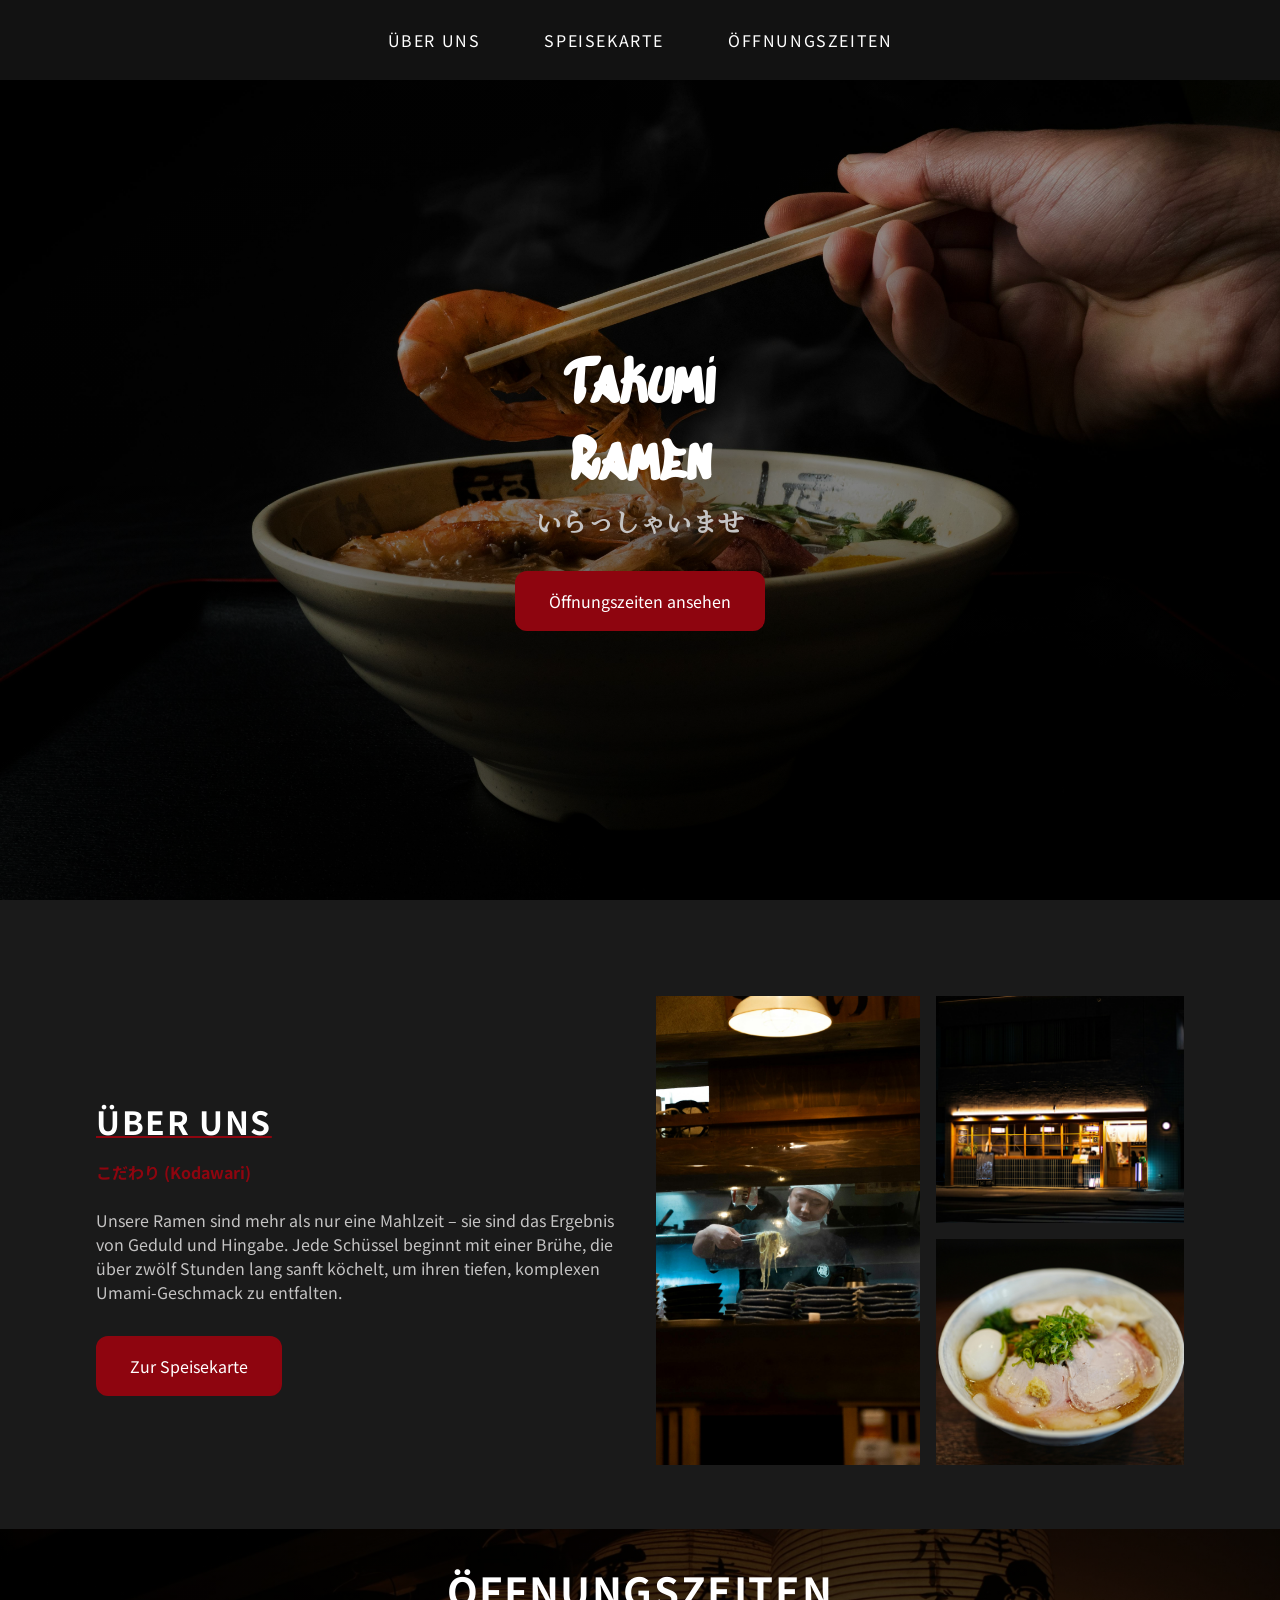
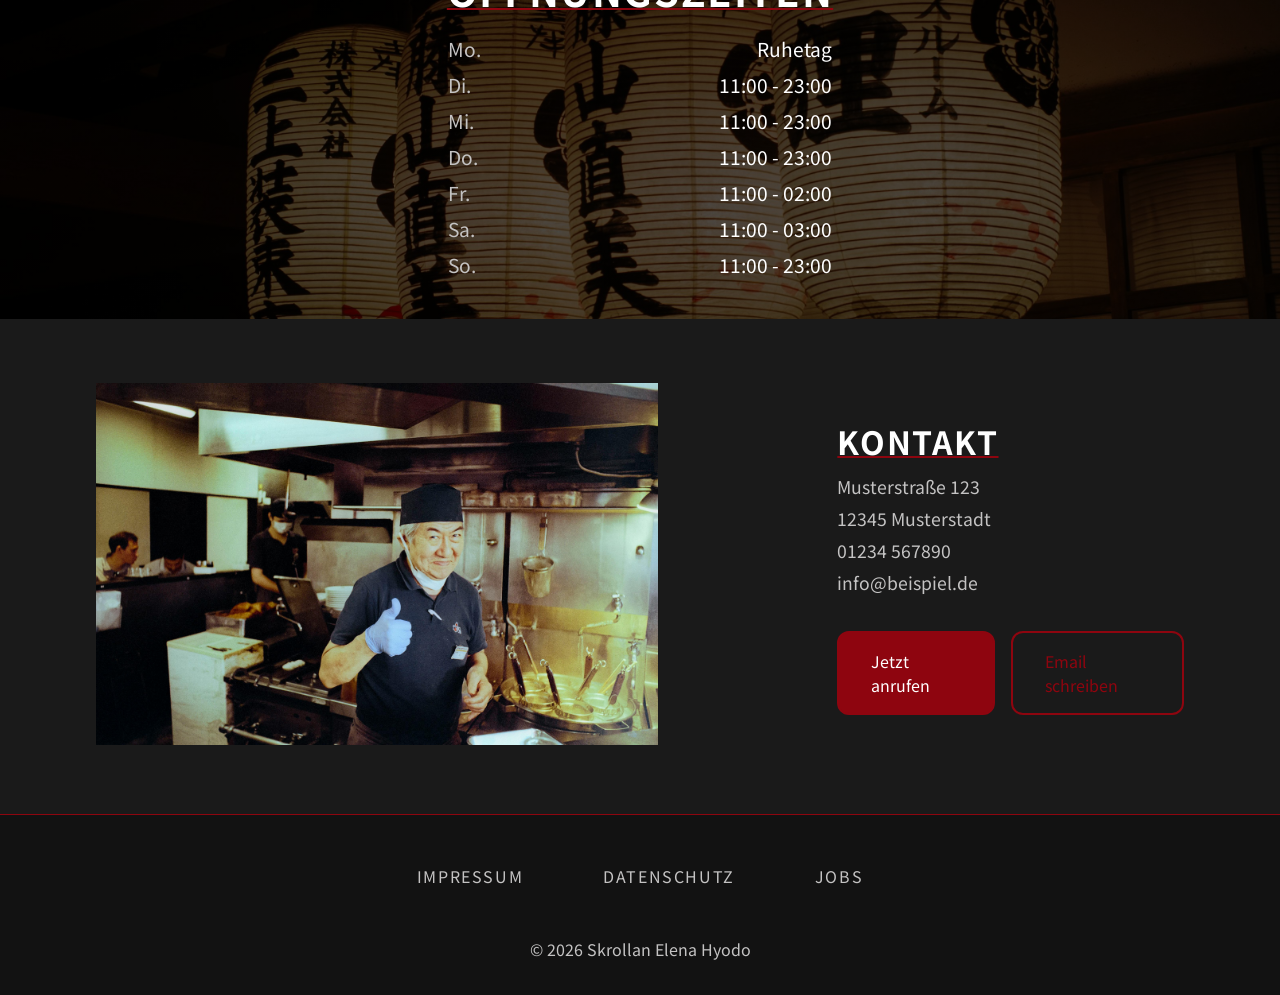
==== index.html @ e37b6087 "changed p and a tag aboutsection" ====
<!doctype html>
<html lang="de">
  <head>
    <meta charset="UTF-8" />
    <meta name="viewport" content="width=device-width, initial-scale=1.0" />
    <title>Takumi</title>
    <link rel="stylesheet" href="style.css" />
  </head>
  <body>
    <!-- ---- Navbar ---- -->
    <nav class="navbar">
      <ul class="navList">
        <li>
          <a href="#">Über uns</a>
        </li>
        <li>
          <a href="#">Speise<wbr />karte</a>
        </li>
        <li>
          <a href="#">Öffnungs<wbr />zeiten</a>
        </li>
      </ul>
    </nav>

    <!-- ---- Hero Section ---- -->
    <section class="heroSection">
      <h1 class="title">
        Takumi <br />
        Ramen
      </h1>
      <p class="subtitle">いらっしゃいませ</p>
      <a class="heroAction button" href="#"><p>Öffnungszeiten ansehen</p></a>
    </section>

    <!-- ---- About Section ---- -->
    <section id="about" class="aboutSection container">
      <div class="aboutContent">
        <h2 class="heading underline">Über uns</h2>
        <!-- <p class="aboutText">
          Lorem ipsum dolor, sit amet consectetur adipisicing elit. Praesentium
          numquam est expedita, architecto eligendi neque inventore
          necessitatibus nobis quam nostrum tempora incidunt cumque repudiandae
          consectetur.<br /><br />Distinctio excepturi adipisci aliquid
          doloribus quasi dicta laboriosam temporibus? Provident ducimus vel
          magnam facere, dignissimos quod velit necessitatibus ipsum. Ad fugit
          architecto, reprehenderit rerum molestias eum ipsa quia esse itaque
          minus voluptatem, neque pariatur voluptatum!
        </p> -->
        <p class="aboutText">
          <span style="color: var(--primary-color); font-weight: bold"
            >こだわり (Kodawari)</span
          ><br /><br />
          Unsere Ramen sind mehr als nur eine Mahlzeit – sie sind das Ergebnis
          von Geduld und Hingabe. Jede Schüssel beginnt mit einer Brühe, die
          über zwölf Stunden lang sanft köchelt, um ihren tiefen, komplexen
          Umami-Geschmack zu entfalten.
        </p>
        <p><a class="aboutAction button" href="#">Zur Speisekarte</a></p>
      </div>

      <div class="aboutImages">
        <img
          src="assets/preview (3).jpg"
          alt="Laden außen Ansicht"
          class="aboutImage aboutImageLarge"
        />
        <div class="aboutImagesSmall">
          <img
            src="assets/preview (1).jpg"
            alt="Laden außen Ansicht"
            class="aboutImage"
          />
          <img
            src="assets/preview (2).jpg"
            alt="Ramen in Schüssel"
            class="aboutImage"
          />
        </div>
      </div>
    </section>

    <!-- ---- opening hours ---- -->
    <section id="open" class="backgroundContainer">
      <h2 class="openHeader underline">Öffnungszeiten</h2>
      <div class="hours">
        <p class="weekdays">Mo.<span class="times">Ruhetag</span></p>
        <p class="weekdays">Di.<span class="times">11:00 - 23:00</span></p>
        <p class="weekdays">Mi.<span class="times">11:00 - 23:00</span></p>
        <p class="weekdays">Do.<span class="times">11:00 - 23:00</span></p>
        <p class="weekdays">Fr.<span class="times">11:00 - 02:00</span></p>
        <p class="weekdays">Sa.<span class="times">11:00 - 03:00</span></p>
        <p class="weekdays">So.<span class="times">11:00 - 23:00</span></p>
      </div>
    </section>

    <section class="contactSection container">
      <div class="contactImage">
        <img
          src="assets/use.jpg"
          alt="Ein Sympathischer Mitarbeiter des Restaurants"
          class="contactImage"
        />
      </div>
      <div class="contactInfo">
        <h2 class="contactHeader underline">Kontakt</h2>
        <p class="contactText">
          Musterstraße 123 <br />
          12345 Musterstadt <br />
          01234 567890 <br />
          info@beispiel.de
        </p>
        <div class="actionButtons">
          <a class="contactAction button" href="tel:01234567890"
            ><p>Jetzt anrufen</p></a
          >
          <a class="contactinvertedAction button" href="mailto:info@beispiel.de"
            ><p>Email schreiben</p></a
          >
        </div>
      </div>
    </section>
    <footer class="footer">
      <div class="footerLinks">
        <a href="#" class="footerlink">Impressum</a>
        <a href="#" class="footerlink">Datenschutz</a>
        <a href="#" class="footerlink">Jobs</a>
      </div>
      <div class="copyright">
        <p class="copyrightText">
          &copy; 2026
          <a href="https://github.com/Schokett" class="copyrightLink"
            >Skrollan Elena Hyodo</a
          >
        </p>
      </div>
    </footer>
  </body>
</html>
---- style.css ----
@import url("https://fonts.googleapis.com/css2?family=Noto+Sans+JP:wght@100..900&display=swap");
@import url("https://fonts.googleapis.com/css2?family=Hina+Mincho&family=Noto+Sans+JP:wght@100..900&display=swap");
@import url("https://fonts.googleapis.com/css2?family=Sedgwick+Ave+Display&display=swap");
* {
  margin: 0;
  padding: 0;
}
:root {
  --primary-color: #8e050f;
  --secondary-color: #303030;
  --gray-color: #c4c3c3;
  --white-color: #fff;
  --font-family: "Noto Sans JP", sans-serif;
  scroll-behavior: smooth;
}
body {
  font-family: var(--font-family);
  background-color: #1a1a1a;
  color: var(--gray-color);
}
/* ---- Navbar ---- */
.navbar ul {
  list-style-type: none;
  display: flex;
  flex-direction: row;
  justify-content: center;
  gap: 1rem;
  align-items: center;
  background-color: #121212;
  text-transform: uppercase;
  letter-spacing: 0.1rem;
  font-size: 0.8rem;
  text-align: center;
  height: 5rem;

  li a {
    transition: color 0.3s ease-in-out;
  }
  li a:hover {
    color: var(--primary-color);
  }
}
.navList a {
  text-decoration: none;
  color: var(--white-color);
}
/* ---- Hero Section ---- */
.heroSection {
  background-image:
    linear-gradient(0deg, rgba(0, 0, 0, 0.7), rgba(0, 0, 0, 0.3)),
    url("assets/ramen.jpg");
  background-size: cover;
  background-position: center;
  background-repeat: no-repeat;
  position: relative;
  display: flex;
  width: 100%;
  height: calc(100vh - 5rem);
  flex-wrap: wrap;
  flex-direction: column;
  align-items: center;
  text-align: center;
  justify-content: center;
  font-family: "Sedgwick Ave Display", cursive;
  color: var(--white-color);
  font-size: clamp(1.5rem, 3vw, 4rem);
  font-weight: bold;
  .title {
    line-height: clamp(3rem, 6vw, 8rem);
  }
  .subtitle {
    font-family: "Hina Mincho", serif;
    font-size: clamp(1rem, 2vw, 3rem);
    color: var(--gray-color);
  }
}
.heroAction {
  margin-top: 2rem;
  justify-content: center;
  align-items: center;
}
a.button {
  display: flex;
  text-decoration: none;
  color: var(--white-color);
  font-weight: normal;
  background-color: var(--primary-color);
  border: solid 2px var(--primary-color);
  padding: 1rem 2rem;
  font-size: clamp(1rem, 1vw, 2rem);
  border-radius: 12px;
  font-family: var(--font-family);
  transition: all 0.2s ease-out;
  width: fit-content;
}
.button:hover {
  background-color: transparent;
  color: var(--primary-color);
}
/* ---- About Section ----*/
.underline {
  text-decoration: underline var(--primary-color) 0.1rem;
  letter-spacing: 0.1rem;
  text-transform: uppercase;
  color: var(--white-color);
}
.aboutSection {
  display: grid;
  gap: 2rem;
  .heading {
    margin: 2rem 0 1rem 0;
    font-size: clamp(2rem, 2.5vw, 3rem);
  }
  .aboutText {
    font-size: 0.9rem;
    color: var(--gray-color);
  }
  .aboutAction {
    margin-top: 2rem;
    justify-content: left;
  }
}
.aboutImages {
  width: 100%;
  display: flex;
  gap: 0.5rem;
}
.aboutImage {
  width: 100%;
  height: 100%;
  object-fit: cover;
}
.aboutImagesSmall {
  display: flex;
  flex-direction: column;
  gap: 0.5rem;
  object-fit: cover;
}
.aboutImageLarge {
  min-width: 50%;
}
.container {
  max-width: 85%;
  margin: 0 auto;
}
/* ---- opening hours ----*/
.backgroundContainer {
  background-image:
    linear-gradient(0deg, rgba(0, 0, 0, 0.7), rgba(0, 0, 0, 0.7)),
    url("assets/open.jpg");
  background-size: cover;
  background-position: center;
  background-repeat: no-repeat;
  margin-top: 4rem;
  text-align: center;
  padding-bottom: 2rem;
}
.openHeader {
  padding-top: 2rem;
  font-size: 1em;
}
.weekdays {
  color: var(--gray-color);
  width: 10rem;
  display: flex;
  justify-content: space-between;
}
.hours {
  color: var(--white-color);
  display: flex;
  flex-direction: column;
  align-items: center;
  justify-content: center;
  width: 100%;
  margin-top: 1rem;
}
.times {
  color: var(--white-color);
}
/* ---- contact ----*/
.contactImage {
  width: 90%;
  height: auto;
  object-fit: cover;
  align-self: center;
}
.contactSection {
  display: grid;
  gap: 3rem;
  padding: 4rem 0;
}
.contactInfo {
  text-align: left;
  align-self: center;
}
.actionButtons {
  display: flex;
  flex-direction: column;
  gap: 1rem;
}
.contactText {
  padding-bottom: 2rem;
  line-height: 2rem;
  font-size: 1.1rem;
  color: var(--gray-color);
}
a.button.contactinvertedAction {
  background-color: transparent;
  color: var(--primary-color);
}
a.button.contactinvertedAction:hover {
  background-color: var(--primary-color);
  color: var(--white-color);
}
.contactHeader {
  padding-bottom: 0.4rem;
  font-size: clamp(2rem, 2.5vw, 3rem);
}

/* ---- Footer ----*/
.footer {
  background-color: #121212;
  text-align: center;
  display: grid;
  gap: 2rem;
  min-height: 20vh;
  border-top: 0.1rem solid var(--primary-color);
}
.footerLinks {
  margin-top: 2rem;
  display: grid;
  gap: 1rem;
  align-self: center;
  .footerlink {
    text-decoration: none;
    color: #c4c3c3;
    text-transform: uppercase;
    letter-spacing: 0.1rem;
    position: relative;
  }
  .footerlink::after {
    content: "";
    position: absolute;
    width: 0;
    height: 1px;
    bottom: 0;
    left: 0;
    background-color: var(--primary-color);
    transition: width 0.3s ease-in-out;
  }
  .footerlink:hover::after {
    width: 100%;
  }
}

/* ---- Responsive Designs ----*/
@media only screen and (min-width: 600px) {
  .navbar ul {
    gap: 2rem;
    font-size: 1rem;
  }
  .aboutSection {
    .aboutText {
      font-size: 1rem;
    }
  }
  .openHeader {
    font-size: 1.5em;
  }
  .weekdays {
    width: 15rem;
  }
  .aboutSection {
    grid-template-columns: 1fr 1fr;
    margin-top: 6rem;
    align-items: center;
  }
  .contactSection {
    grid-template-columns: 2fr 1fr;
  }
  .footerLinks {
    grid-auto-flow: column;
    grid-auto-columns: min-content;
    justify-content: center;
    gap: 3rem;

    a.footerlink {
      font-size: 1rem;
    }
  }
  .copyright {
    a.copyrightLink {
      text-decoration: none;
      color: var(--gray-color);
    }
  }
}
@media only screen and (min-width: 1000px) {
  .navbar ul {
    gap: 4rem;
  }
  .aboutSection {
    grid-template-columns: 1fr 1fr;
    margin-top: 6rem;
    align-items: center;
  }
  .aboutImages,
  .aboutImagesSmall {
    gap: 1rem;
  }
  .weekdays {
    width: 24rem;
    font-size: 1.2rem;
    margin-bottom: 0.5rem;
  }
  .openHeader {
    font-size: 2.5em;
  }
  .contactSection {
    grid-template-columns: 2fr 1fr;
  }
  .actionButtons {
    flex-direction: row;
    gap: 1rem;
  }
  .footerLinks {
    font-size: 1.2rem;
    gap: 5rem;
  }
}
@media only screen and (min-width: 1400px) {
  .container {
    max-width: 1200px;
  }
}
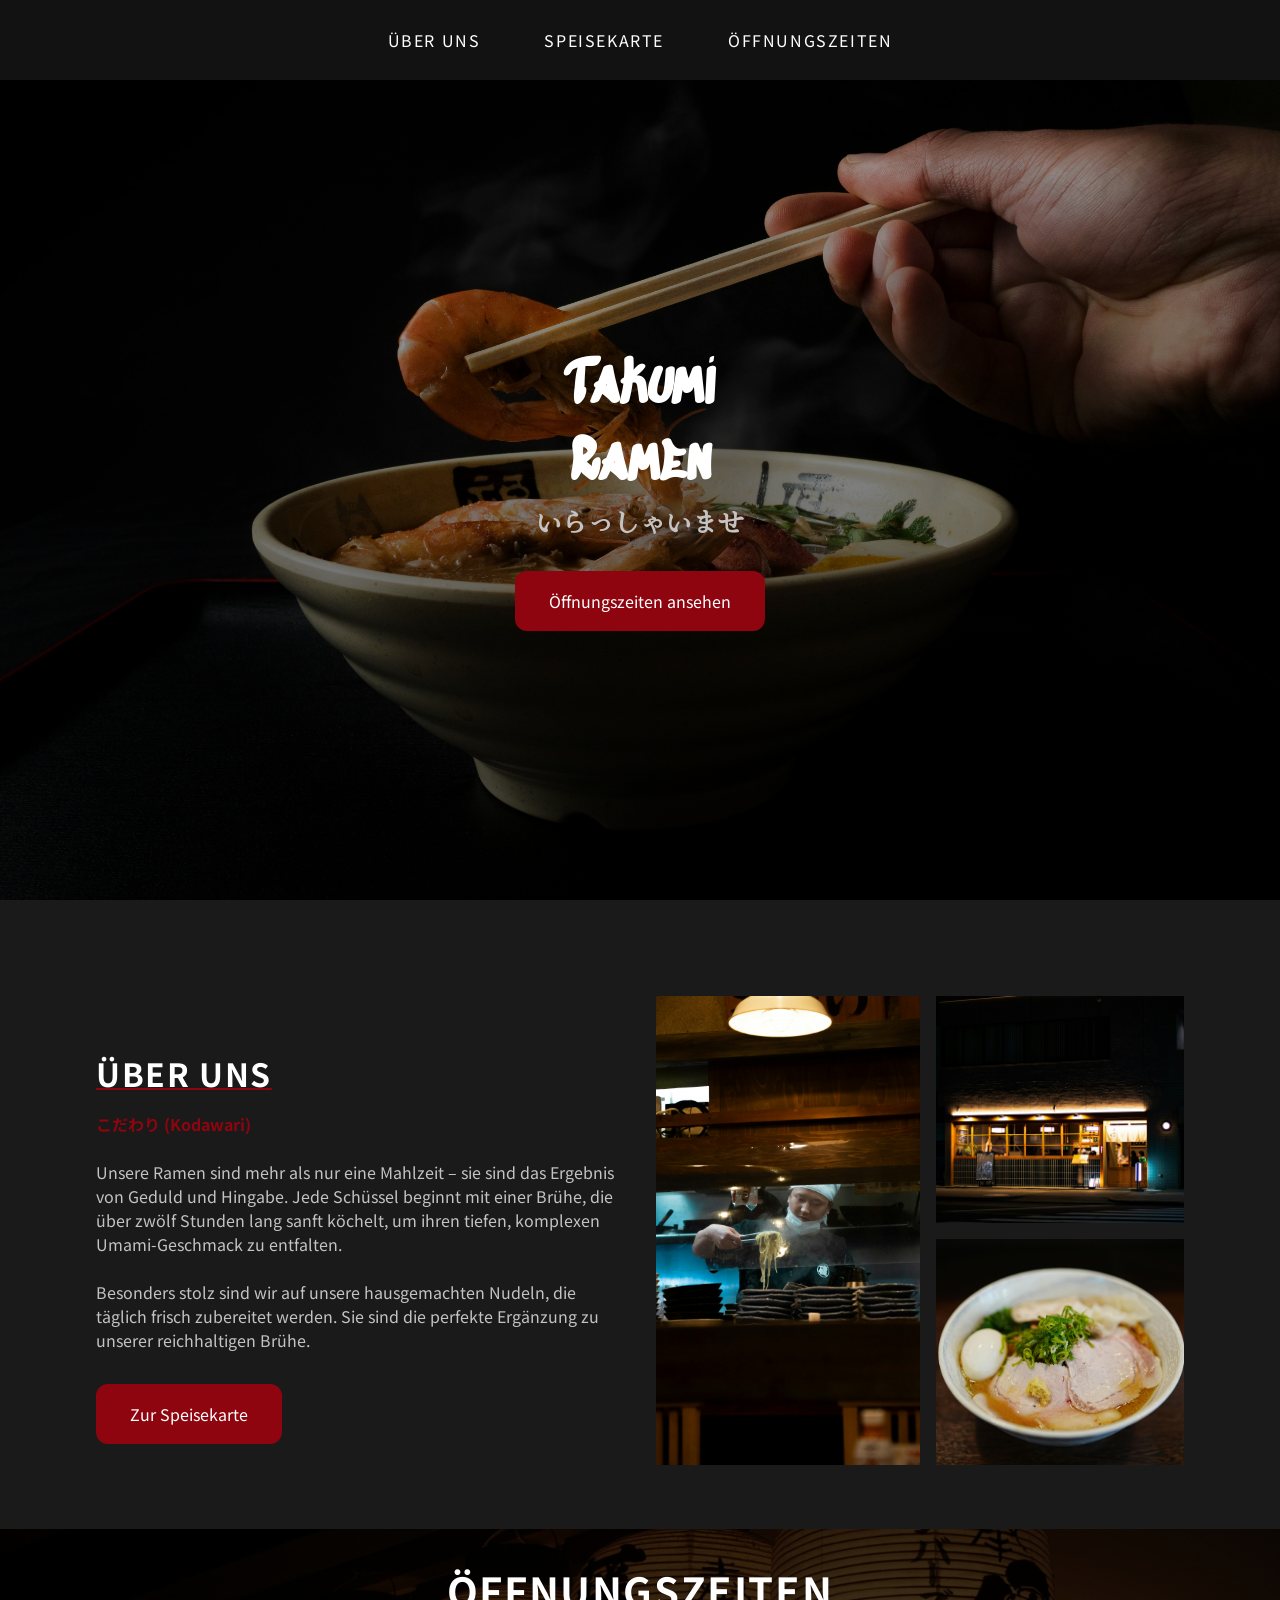
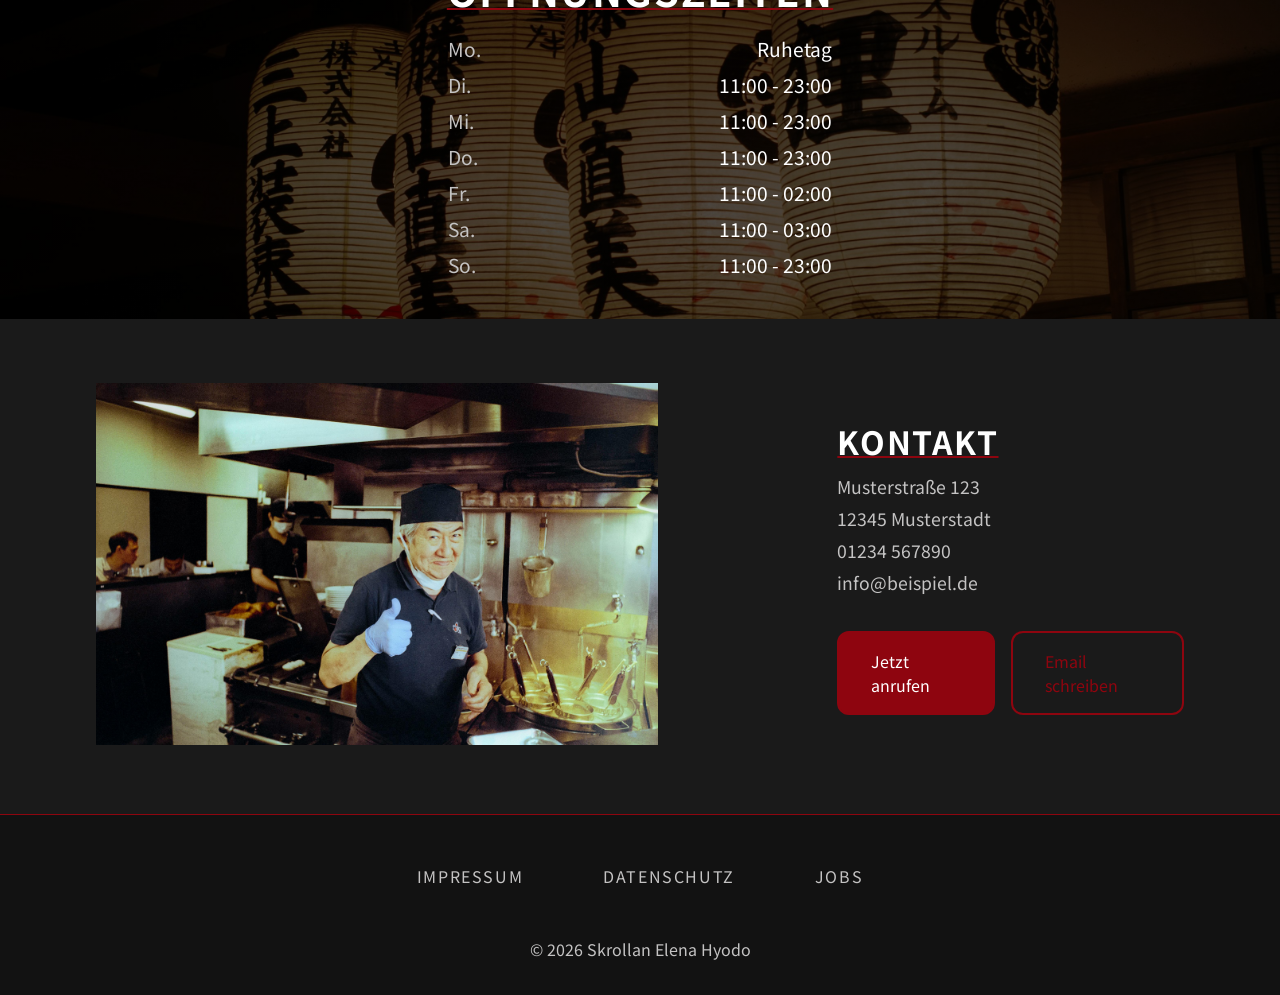
==== commit 114112f7: "changed text from about section" ====
--- a/index.html
+++ b/index.html
@@ -36,16 +36,6 @@
     <section id="about" class="aboutSection container">
       <div class="aboutContent">
         <h2 class="heading underline">Über uns</h2>
-        <!-- <p class="aboutText">
-          Lorem ipsum dolor, sit amet consectetur adipisicing elit. Praesentium
-          numquam est expedita, architecto eligendi neque inventore
-          necessitatibus nobis quam nostrum tempora incidunt cumque repudiandae
-          consectetur.<br /><br />Distinctio excepturi adipisci aliquid
-          doloribus quasi dicta laboriosam temporibus? Provident ducimus vel
-          magnam facere, dignissimos quod velit necessitatibus ipsum. Ad fugit
-          architecto, reprehenderit rerum molestias eum ipsa quia esse itaque
-          minus voluptatem, neque pariatur voluptatum!
-        </p> -->
         <p class="aboutText">
           <span style="color: var(--primary-color); font-weight: bold"
             >こだわり (Kodawari)</span
@@ -54,6 +44,10 @@
           von Geduld und Hingabe. Jede Schüssel beginnt mit einer Brühe, die
           über zwölf Stunden lang sanft köchelt, um ihren tiefen, komplexen
           Umami-Geschmack zu entfalten.
+          <br /><br />
+          Besonders stolz sind wir auf unsere hausgemachten Nudeln, die täglich
+          frisch zubereitet werden. Sie sind die perfekte Ergänzung zu unserer
+          reichhaltigen Brühe.
         </p>
         <p><a class="aboutAction button" href="#">Zur Speisekarte</a></p>
       </div>
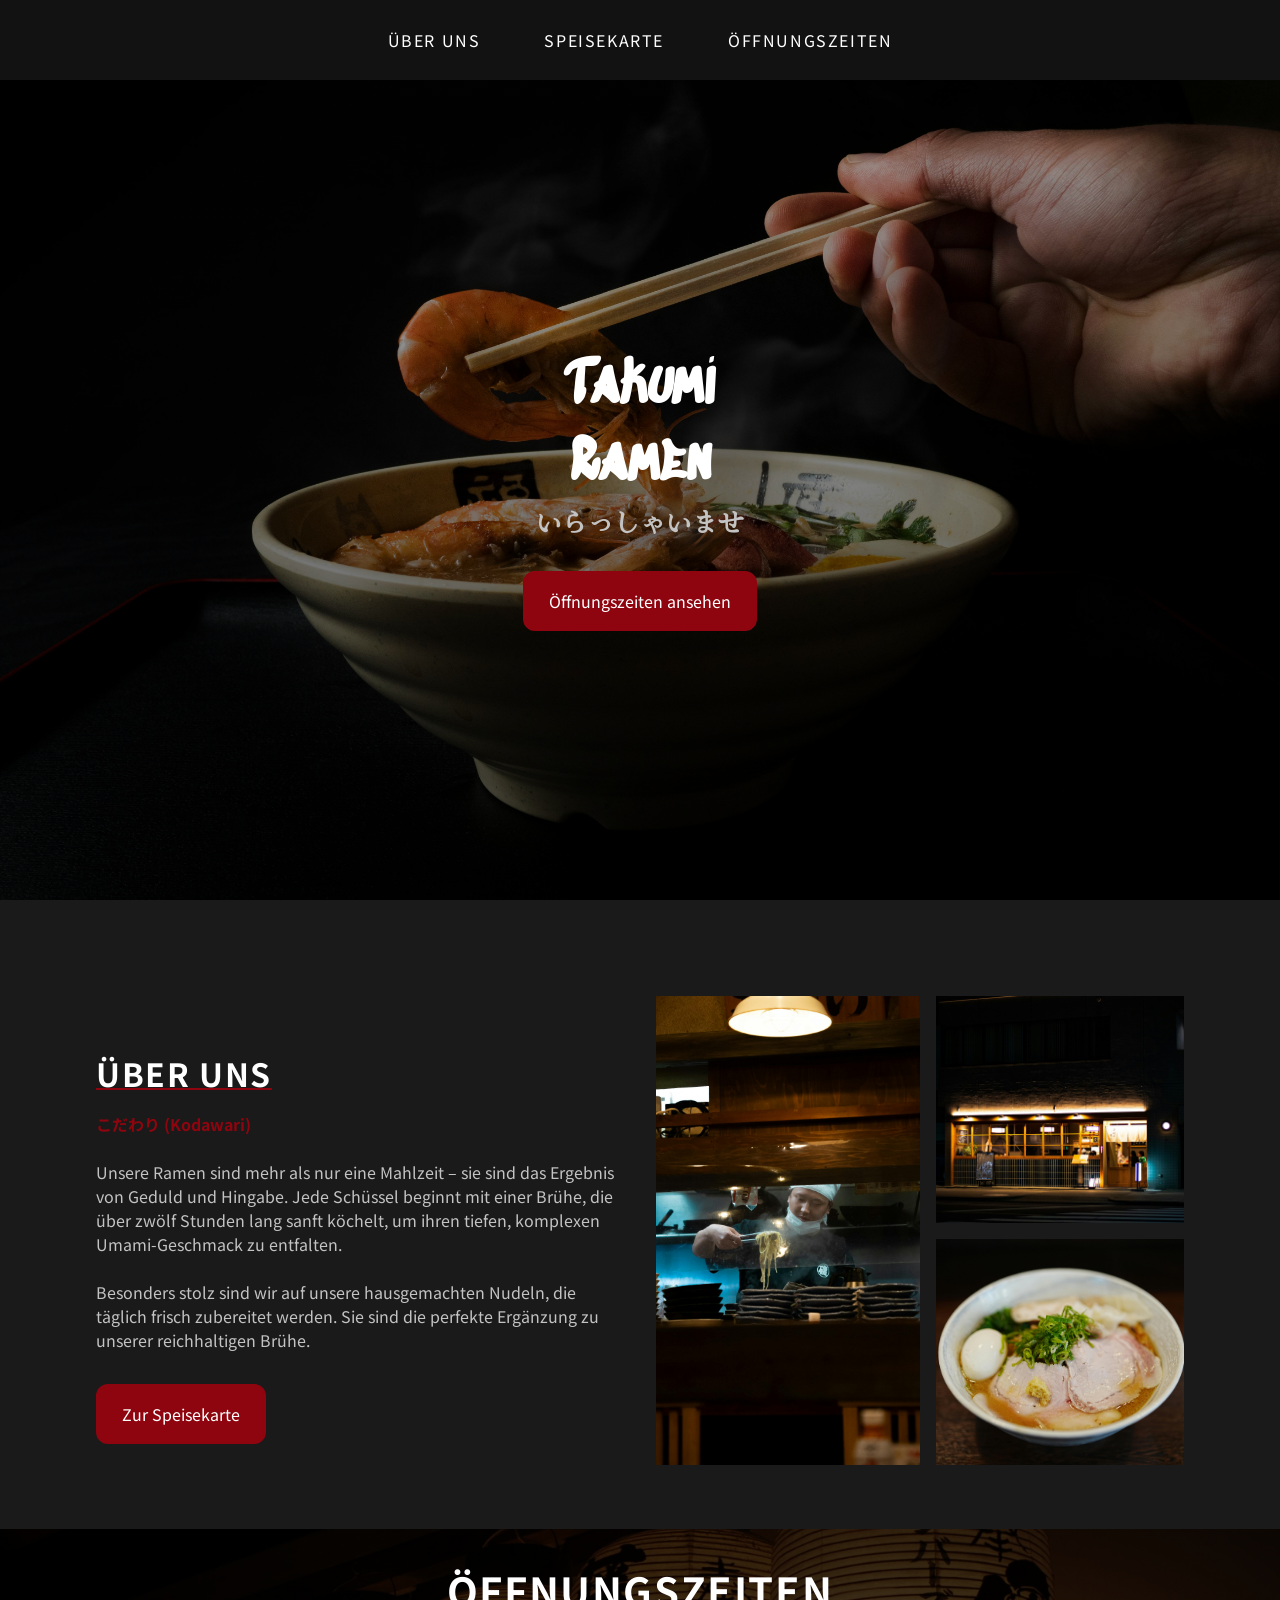
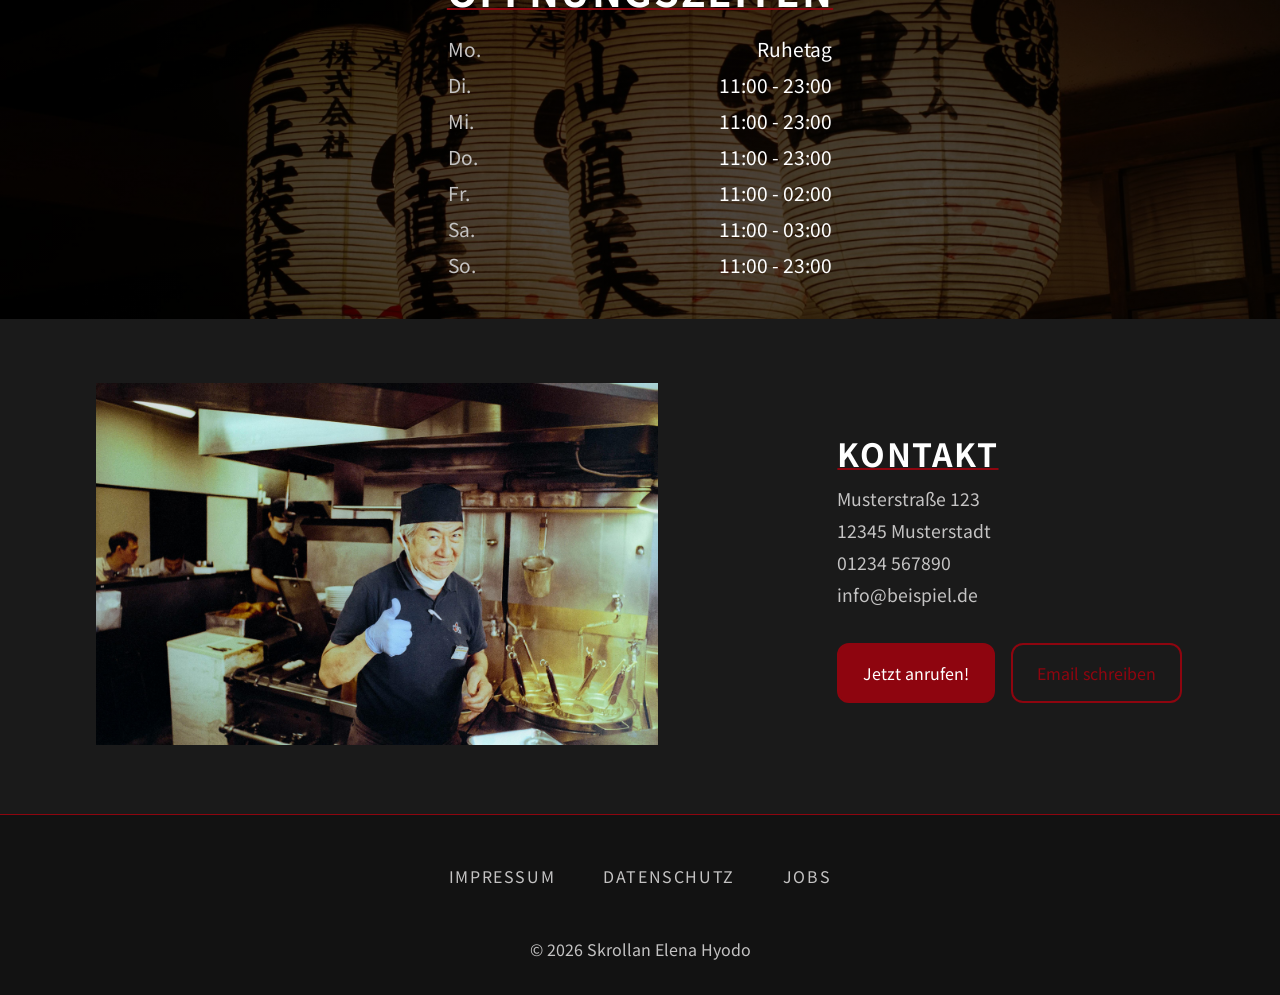
==== commit 23a7d1ce: "changed button font size" ====
--- a/index.html
+++ b/index.html
@@ -105,7 +105,7 @@
         </p>
         <div class="actionButtons">
           <a class="contactAction button" href="tel:01234567890"
-            ><p>Jetzt anrufen</p></a
+            ><p>Jetzt anrufen!</p></a
           >
           <a class="contactinvertedAction button" href="mailto:info@beispiel.de"
             ><p>Email schreiben</p></a
--- a/style.css
+++ b/style.css
@@ -86,8 +86,8 @@
   font-weight: normal;
   background-color: var(--primary-color);
   border: solid 2px var(--primary-color);
-  padding: 1rem 2rem;
-  font-size: clamp(1rem, 1vw, 2rem);
+  padding: 1rem 1.5rem;
+  font-size: clamp(1rem, 1vw, 1.1rem);
   border-radius: 12px;
   font-family: var(--font-family);
   transition: all 0.2s ease-out;
@@ -323,10 +323,6 @@
     flex-direction: row;
     gap: 1rem;
   }
-  .footerLinks {
-    font-size: 1.2rem;
-    gap: 5rem;
-  }
 }
 @media only screen and (min-width: 1400px) {
   .container {
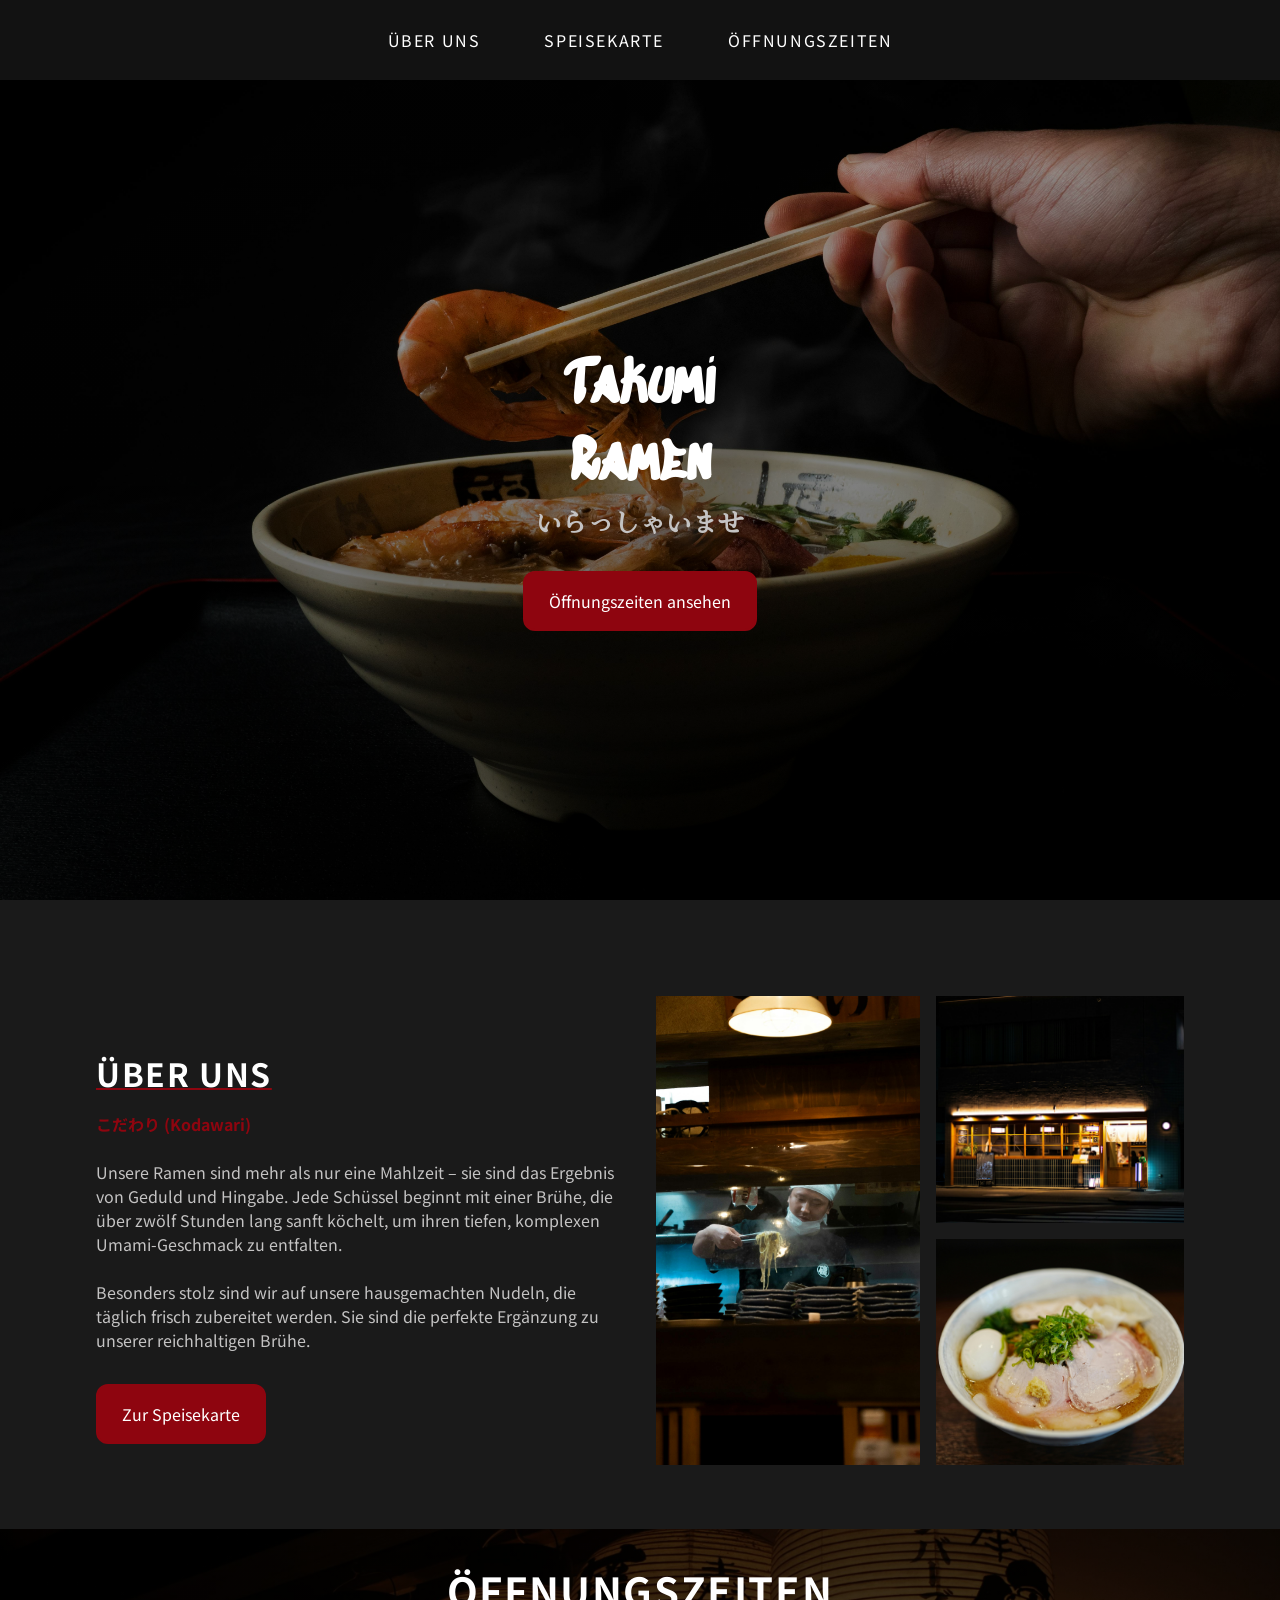
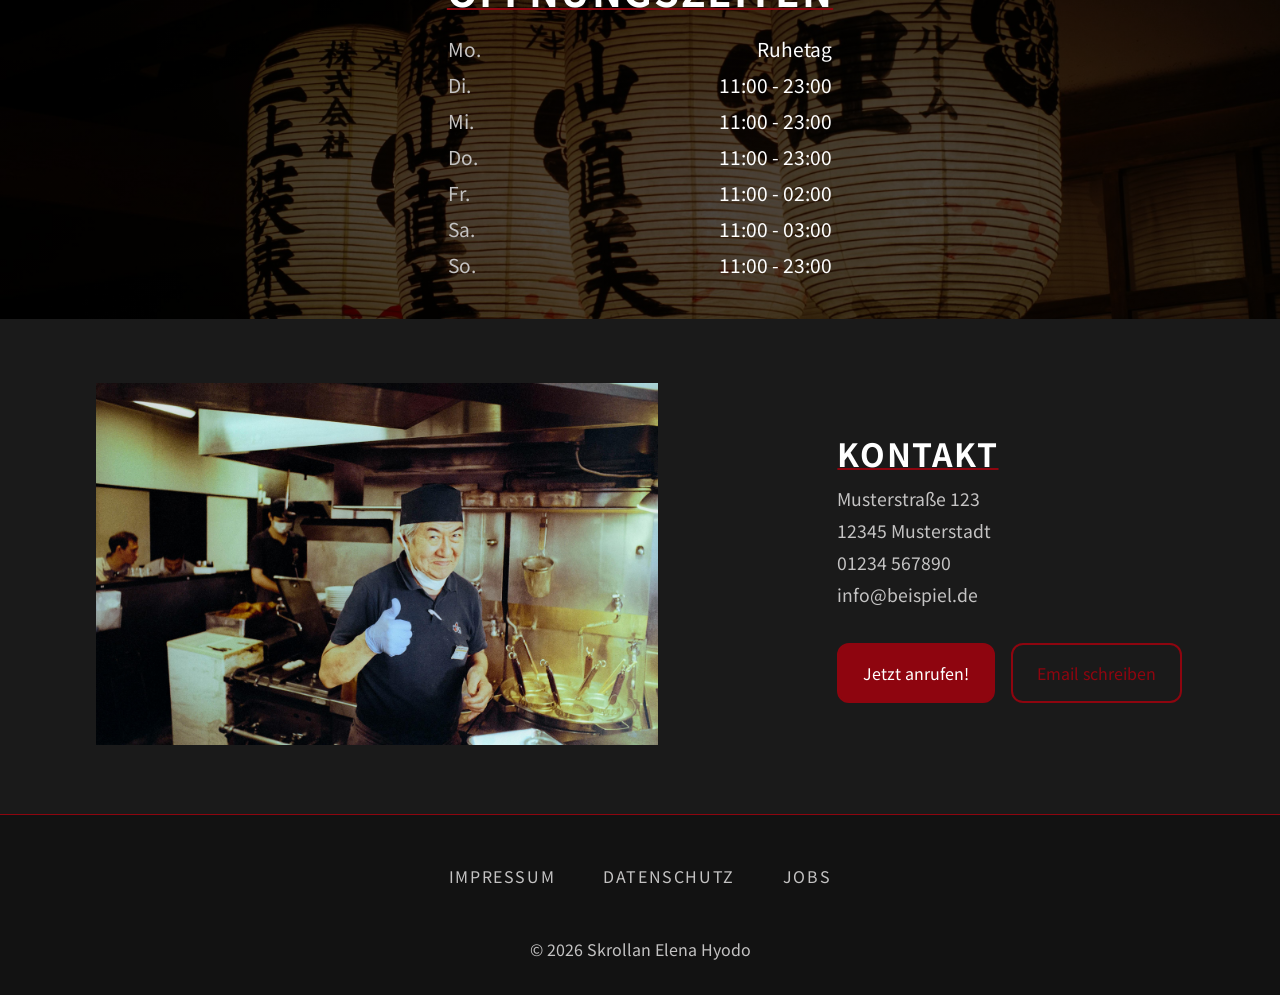
==== commit c88d9a80: "favicon added" ====
--- a/index.html
+++ b/index.html
@@ -3,8 +3,9 @@
   <head>
     <meta charset="UTF-8" />
     <meta name="viewport" content="width=device-width, initial-scale=1.0" />
-    <title>Takumi</title>
+    <title>Takumi Restaurant</title>
     <link rel="stylesheet" href="style.css" />
+    <link rel="icon" href="assets/icons8-nudeln-16.png" type="image/png" />
   </head>
   <body>
     <!-- ---- Navbar ---- -->
@@ -14,7 +15,7 @@
           <a href="#">Über uns</a>
         </li>
         <li>
-          <a href="#">Speise<wbr />karte</a>
+          <a href="menu.html">Speise<wbr />karte</a>
         </li>
         <li>
           <a href="#">Öffnungs<wbr />zeiten</a>
@@ -37,9 +38,7 @@
       <div class="aboutContent">
         <h2 class="heading underline">Über uns</h2>
         <p class="aboutText">
-          <span style="color: var(--primary-color); font-weight: bold"
-            >こだわり (Kodawari)</span
-          ><br /><br />
+          <span class="kodawariText">こだわり (Kodawari)</span><br /><br />
           Unsere Ramen sind mehr als nur eine Mahlzeit – sie sind das Ergebnis
           von Geduld und Hingabe. Jede Schüssel beginnt mit einer Brühe, die
           über zwölf Stunden lang sanft köchelt, um ihren tiefen, komplexen
@@ -49,7 +48,9 @@
           frisch zubereitet werden. Sie sind die perfekte Ergänzung zu unserer
           reichhaltigen Brühe.
         </p>
-        <p><a class="aboutAction button" href="#">Zur Speisekarte</a></p>
+        <p>
+          <a class="aboutAction button" href="menu.html">Zur Speisekarte</a>
+        </p>
       </div>
 
       <div class="aboutImages">
--- a/style.css
+++ b/style.css
@@ -1,6 +1,40 @@
-@import url("https://fonts.googleapis.com/css2?family=Noto+Sans+JP:wght@100..900&display=swap");
-@import url("https://fonts.googleapis.com/css2?family=Hina+Mincho&family=Noto+Sans+JP:wght@100..900&display=swap");
-@import url("https://fonts.googleapis.com/css2?family=Sedgwick+Ave+Display&display=swap");
+/* noto-sans-jp-regular - japanese_latin */
+@font-face {
+  font-display: swap; /* Check https://developer.mozilla.org/en-US/docs/Web/CSS/@font-face/font-display for other options. */
+  font-family: "Noto Sans JP";
+  font-style: normal;
+  font-weight: 400;
+  src: url("assets/fonts/noto-sans-jp-v56-japanese_latin/noto-sans-jp-v56-japanese_latin-regular.woff2")
+    format("woff2"); /* Chrome 36+, Opera 23+, Firefox 39+, Safari 12+, iOS 10+ */
+}
+/* noto-sans-jp-700 - japanese_latin */
+@font-face {
+  font-display: swap; /* Check https://developer.mozilla.org/en-US/docs/Web/CSS/@font-face/font-display for other options. */
+  font-family: "Noto Sans JP";
+  font-style: normal;
+  font-weight: 700;
+  src: url("assets/fonts/noto-sans-jp-v56-japanese_latin/noto-sans-jp-v56-japanese_latin-700.woff2")
+    format("woff2"); /* Chrome 36+, Opera 23+, Firefox 39+, Safari 12+, iOS 10+ */
+}
+/* hina-mincho-regular - japanese_latin */
+@font-face {
+  font-display: swap; /* Check https://developer.mozilla.org/en-US/docs/Web/CSS/@font-face/font-display for other options. */
+  font-family: "Hina Mincho";
+  font-style: normal;
+  font-weight: 400;
+  src: url("assets/fonts/hina-mincho-v16-japanese_latin/hina-mincho-v16-japanese_latin-regular.woff2")
+    format("woff2"); /* Chrome 36+, Opera 23+, Firefox 39+, Safari 12+, iOS 10+ */
+}
+/* sedgwick-ave-display-regular - latin */
+@font-face {
+  font-display: swap; /* Check https://developer.mozilla.org/en-US/docs/Web/CSS/@font-face/font-display for other options. */
+  font-family: "Sedgwick Ave Display";
+  font-style: normal;
+  font-weight: 400;
+  src: url("assets/fonts/sedgwick-ave-display-v23-latin/sedgwick-ave-display-v23-latin-regular.woff2")
+    format("woff2"); /* Chrome 36+, Opera 23+, Firefox 39+, Safari 12+, iOS 10+ */
+}
+
 * {
   margin: 0;
   padding: 0;
@@ -114,6 +148,10 @@
   .aboutText {
     font-size: 0.9rem;
     color: var(--gray-color);
+  }
+  .kodawariText {
+    color: var(--primary-color);
+    font-weight: bold;
   }
   .aboutAction {
     margin-top: 2rem;
